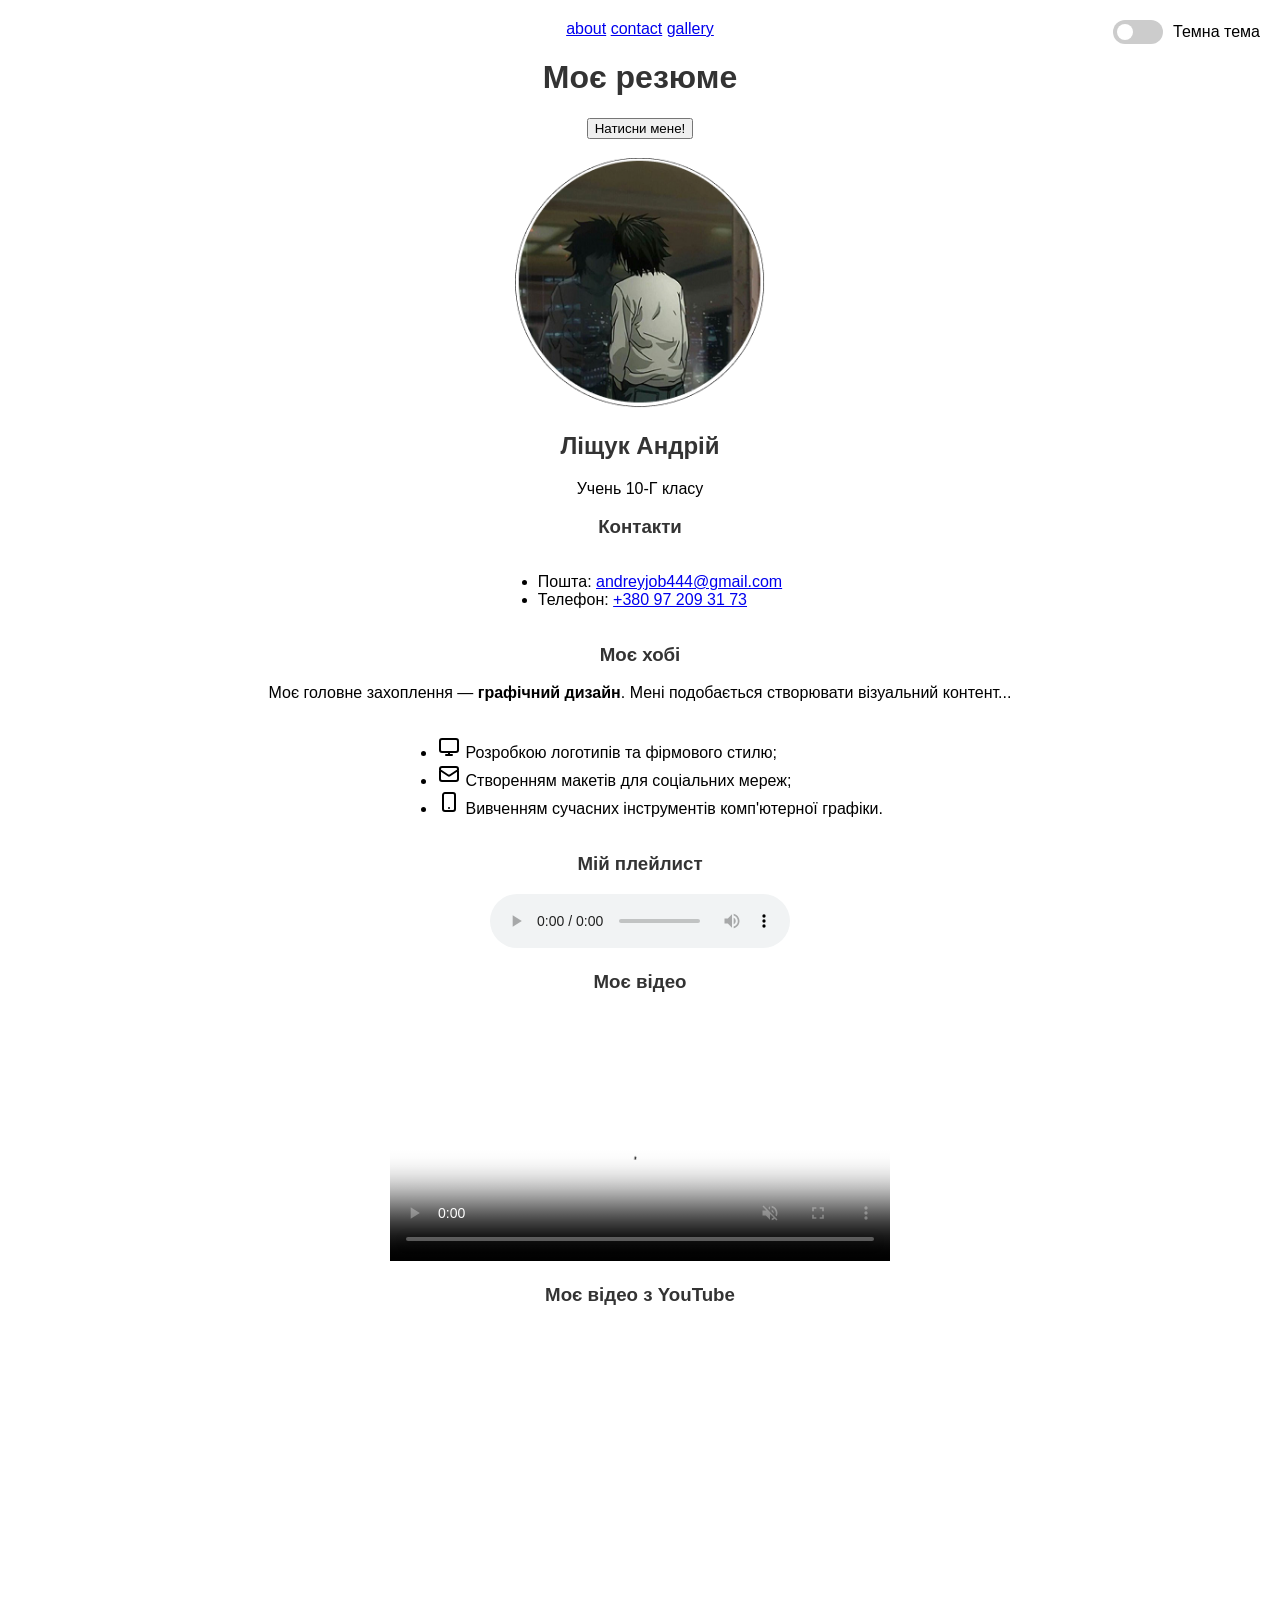
==== index.html @ 77e4fd9e "Add files via upload" ====
<!DOCTYPE html>
<html lang="uk">
<head>
    <meta charset="UTF-8">
    <title>Резюме | Ліщук Андрій</title>
    
    <style>
        body {
            text-align: center; 
            max-width: 800px;   
            margin: 0 auto;     
            padding: 20px;
            font-family: 'Segoe UI', Tahoma, Geneva, Verdana, sans-serif;
            transition: background-color 0.4s, color 0.4s; 
        }
        
        ul {
            display: inline-block; 
            text-align: left;      
        }

        h1, h2, h3 {
            color: #333;
            transition: color 0.4s;
        }

        .theme-switch-wrapper {
            display: flex;
            align-items: center;
            position: fixed;
            top: 20px;
            right: 20px;
            z-index: 100;
        }

        .theme-switch {
            display: inline-block;
            height: 24px;
            position: relative;
            width: 50px;
            margin-right: 10px;
        }

        .theme-switch input { display: none; }

        .slider {
            background-color: #ccc;
            bottom: 0;
            cursor: pointer;
            left: 0;
            position: absolute;
            right: 0;
            top: 0;
            transition: .4s;
            border-radius: 34px;
        }

        .slider:before {
            background-color: #fff;
            bottom: 4px;
            content: "";
            height: 16px;
            left: 4px;
            position: absolute;
            transition: .4s;
            width: 16px;
            border-radius: 50%;
        }

        input:checked + .slider { background-color: #66bb6a; }
        input:checked + .slider:before { transform: translateX(26px); }

        body.dark-theme {
            background-color: #1a1a1a;
            color: #f0f0f0;
        }

        body.dark-theme h1, 
        body.dark-theme h2, 
        body.dark-theme h3 {
            color: #ffffff;
        }

        body.dark-theme a {
            color: #4db8ff;
        }
    </style>
</head>
<body>
    <div class="theme-switch-wrapper">
        <label class="theme-switch" for="checkbox">
            <input type="checkbox" id="checkbox" />
            <div class="slider"></div>
        </label>
        <span>Темна тема</span>
    </div>

    <header>
        <nav>
            <a href="./pages/about.html">about</a>
            <a href="./pages/contact.html">contact</a>
            <a href="./pages/gallery.html">gallery</a>
        </nav>
    </header>
    
    <h1 id="title">Моє резюме</h1>
    <button id="mybtn">Натисни мене!</button>
    <br><br>

    <img src="./img/my-avatar.png" alt="Засновник BitStream" width="250">

    <h2>Ліщук Андрій</h2>
    <p>Учень 10-Г класу</p>

    <h3>Контакти</h3>
    <ul>
        <li>Пошта: <a href="mailto:andreyjob444@gmail.com">andreyjob444@gmail.com</a></li>
        <li>Телефон: <a href="tel:+380972093173">+380 97 209 31 73</a></li>
    </ul>

    <h3>Моє хобі</h3>
    <p>
        Моє головне захоплення — <strong>графічний дизайн</strong>. Мені подобається створювати візуальний контент...
    </p>
    <ul class="skills-list">
        <li><img src="./img/monitor.svg" alt="icon"> <span>Розробкою логотипів та фірмового стилю;</span></li>
        <li><img src="./img/poshta.svg" alt="icon"> <span>Створенням макетів для соціальних мереж;</span></li>
        <li><img src="./img/phone.svg" alt="icon"> <span>Вивченням сучасних інструментів комп'ютерної графіки.</span></li>
    </ul>
   
    <section>
        <h3>Мій плейлист</h3>
        <audio src="media/30_Black_Knife_DELTARUNE_Chapter_3+4_Soundtrack_Toby_Fox.mp3" controls loop></audio>
    </section>
    
    <section>
        <h3>Моє відео</h3>
        <video src="media/Z01Tsgwe2dQ_720p.mp4" width="500" poster="images/poster.jpg" controls muted>
            Ваш браузер не підтримує елемент відео.
        </video>
    </section>

    <section>
        <h3>Моє відео з YouTube</h3>
        <iframe width="500" height="280" src="https://www.youtube.com/embed/Vr4IYjeplJA?si=18dXA21VgtNZFKJ4" title="YouTube video player" frameborder="0" allowfullscreen></iframe>
    </section>

    <script src="script.js"></script>   
</body> 
</html>
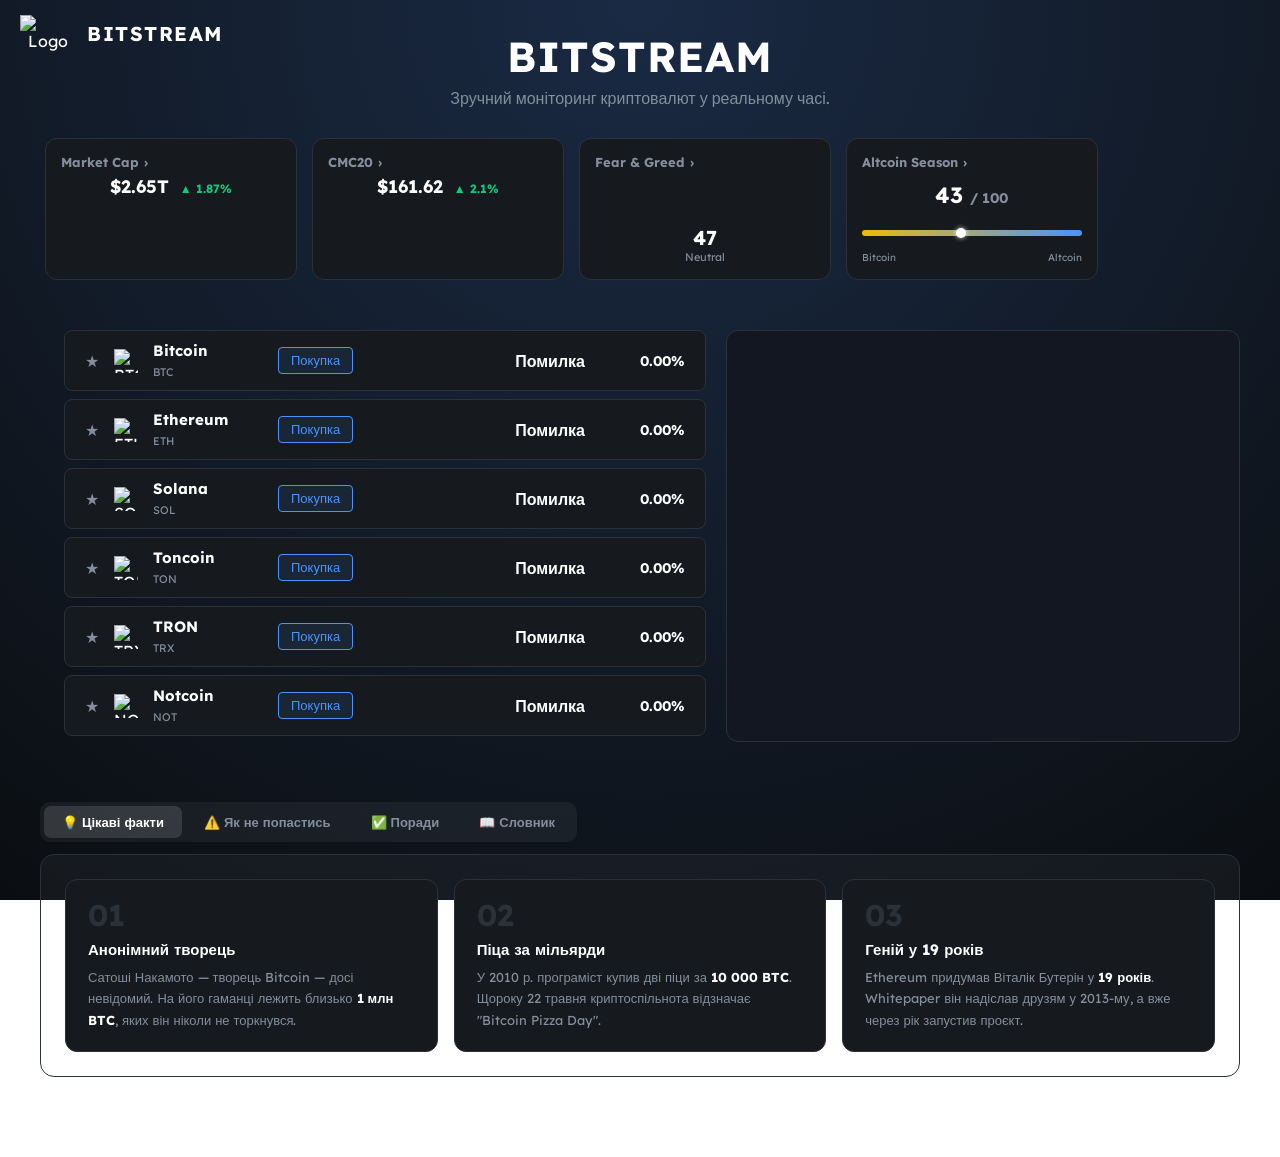
==== commit c4a72c9f: "Add files via upload" ====
--- a/index.html
+++ b/index.html
@@ -2,149 +2,250 @@
 <html lang="uk">
 <head>
     <meta charset="UTF-8">
-    <title>Резюме | Ліщук Андрій</title>
-    
-    <style>
-        body {
-            text-align: center; 
-            max-width: 800px;   
-            margin: 0 auto;     
-            padding: 20px;
-            font-family: 'Segoe UI', Tahoma, Geneva, Verdana, sans-serif;
-            transition: background-color 0.4s, color 0.4s; 
-        }
-        
-        ul {
-            display: inline-block; 
-            text-align: left;      
-        }
-
-        h1, h2, h3 {
-            color: #333;
-            transition: color 0.4s;
-        }
-
-        .theme-switch-wrapper {
-            display: flex;
-            align-items: center;
-            position: fixed;
-            top: 20px;
-            right: 20px;
-            z-index: 100;
-        }
-
-        .theme-switch {
-            display: inline-block;
-            height: 24px;
-            position: relative;
-            width: 50px;
-            margin-right: 10px;
-        }
-
-        .theme-switch input { display: none; }
-
-        .slider {
-            background-color: #ccc;
-            bottom: 0;
-            cursor: pointer;
-            left: 0;
-            position: absolute;
-            right: 0;
-            top: 0;
-            transition: .4s;
-            border-radius: 34px;
-        }
-
-        .slider:before {
-            background-color: #fff;
-            bottom: 4px;
-            content: "";
-            height: 16px;
-            left: 4px;
-            position: absolute;
-            transition: .4s;
-            width: 16px;
-            border-radius: 50%;
-        }
-
-        input:checked + .slider { background-color: #66bb6a; }
-        input:checked + .slider:before { transform: translateX(26px); }
-
-        body.dark-theme {
-            background-color: #1a1a1a;
-            color: #f0f0f0;
-        }
-
-        body.dark-theme h1, 
-        body.dark-theme h2, 
-        body.dark-theme h3 {
-            color: #ffffff;
-        }
-
-        body.dark-theme a {
-            color: #4db8ff;
-        }
-    </style>
+    <meta name="viewport" content="width=device-width, initial-scale=1.0">
+    <title>BitStream | Official</title>
+    <link rel="stylesheet" href="style.css">
 </head>
 <body>
-    <div class="theme-switch-wrapper">
-        <label class="theme-switch" for="checkbox">
-            <input type="checkbox" id="checkbox" />
-            <div class="slider"></div>
-        </label>
-        <span>Темна тема</span>
-    </div>
-
-    <header>
-        <nav>
-            <a href="./pages/about.html">about</a>
-            <a href="./pages/contact.html">contact</a>
-            <a href="./pages/gallery.html">gallery</a>
-        </nav>
-    </header>
-    
-    <h1 id="title">Моє резюме</h1>
-    <button id="mybtn">Натисни мене!</button>
-    <br><br>
-
-    <img src="./img/my-avatar.png" alt="Засновник BitStream" width="250">
-
-    <h2>Ліщук Андрій</h2>
-    <p>Учень 10-Г класу</p>
-
-    <h3>Контакти</h3>
-    <ul>
-        <li>Пошта: <a href="mailto:andreyjob444@gmail.com">andreyjob444@gmail.com</a></li>
-        <li>Телефон: <a href="tel:+380972093173">+380 97 209 31 73</a></li>
-    </ul>
-
-    <h3>Моє хобі</h3>
-    <p>
-        Моє головне захоплення — <strong>графічний дизайн</strong>. Мені подобається створювати візуальний контент...
-    </p>
-    <ul class="skills-list">
-        <li><img src="./img/monitor.svg" alt="icon"> <span>Розробкою логотипів та фірмового стилю;</span></li>
-        <li><img src="./img/poshta.svg" alt="icon"> <span>Створенням макетів для соціальних мереж;</span></li>
-        <li><img src="./img/phone.svg" alt="icon"> <span>Вивченням сучасних інструментів комп'ютерної графіки.</span></li>
-    </ul>
-   
-    <section>
-        <h3>Мій плейлист</h3>
-        <audio src="media/30_Black_Knife_DELTARUNE_Chapter_3+4_Soundtrack_Toby_Fox.mp3" controls loop></audio>
-    </section>
-    
-    <section>
-        <h3>Моє відео</h3>
-        <video src="media/Z01Tsgwe2dQ_720p.mp4" width="500" poster="images/poster.jpg" controls muted>
-            Ваш браузер не підтримує елемент відео.
-        </video>
-    </section>
-
-    <section>
-        <h3>Моє відео з YouTube</h3>
-        <iframe width="500" height="280" src="https://www.youtube.com/embed/Vr4IYjeplJA?si=18dXA21VgtNZFKJ4" title="YouTube video player" frameborder="0" allowfullscreen></iframe>
-    </section>
-
-    <script src="script.js"></script>   
-</body> 
-</html>+
+    <div class="header-logo">
+        <img src="img/біток-removebg-preview.png" alt="Logo">
+        <span>BitStream</span>
+    </div>
+
+    <h1>BITSTREAM</h1>
+    <p>Зручний моніторинг криптовалют у реальному часі.</p>
+
+<div class="stats-panel">
+    <div class="stat-card">
+        <div class="stat-header">Market Cap <span class="arrow">›</span></div>
+        <div class="stat-value">$2.65T <span class="stat-up">▲ 1.87%</span></div>
+        <div class="chart-container">
+            <canvas id="marketChart"></canvas>
+        </div>
+    </div>
+
+    <div class="stat-card">
+        <div class="stat-header">CMC20 <span class="arrow">›</span></div>
+        <div class="stat-value">$161.62 <span class="stat-up">▲ 2.1%</span></div>
+        <div class="chart-container">
+            <canvas id="cmcChart"></canvas>
+        </div>
+    </div>
+
+    <div class="stat-card">
+        <div class="stat-header">Fear & Greed <span class="arrow">›</span></div>
+        <div class="fear-greed-container">
+            <div class="gauge"></div>
+            <div class="fear-value">47</div>
+            <div class="fear-label">Neutral</div>
+        </div>
+    </div>
+
+    <div class="stat-card">
+        <div class="stat-header">Altcoin Season <span class="arrow">›</span></div>
+        <div class="alt-season-value">43 <span>/ 100</span></div>
+        <div class="alt-season-bar">
+            <div class="bar-progress"></div>
+            <div class="bar-dot"></div>
+        </div>
+        <div class="bar-labels"><span>Bitcoin</span><span>Altcoin</span></div>
+    </div>
+</div>
+
+<div class="main-layout">
+    <div class="crypto-container">
+        <div class="coin-row">
+            <span class="star">★</span>
+            <img src="https://assets.coingecko.com/coins/images/1/small/bitcoin.png" alt="BTC" class="coin-icon">
+            <div class="coin-name"><strong>Bitcoin</strong> <span class="ticker">BTC</span></div>
+            <a href="https://www.binance.com/uk-UA/trade/BTC_USDT" target="_blank">
+                <button class="buy-btn">Покупка</button>
+            </a>
+            <span id="btc-price" class="price-val">Завантаження...</span>
+            <span id="btc-change" class="percent-val">0.00%</span>
+        </div>
+
+        <div class="coin-row">
+            <span class="star">★</span>
+            <img src="https://assets.coingecko.com/coins/images/279/small/ethereum.png" alt="ETH" class="coin-icon">
+            <div class="coin-name"><strong>Ethereum</strong> <span class="ticker">ETH</span></div>
+            <a href="https://www.binance.com/uk-UA/trade/ETH_USDT" target="_blank">
+                <button class="buy-btn">Покупка</button>
+            </a>
+            <span id="eth-price" class="price-val">Завантаження...</span>
+            <span id="eth-change" class="percent-val">0.00%</span>
+        </div>
+
+        <div class="coin-row">
+            <span class="star">★</span>
+            <img src="https://assets.coingecko.com/coins/images/4128/small/solana.png" alt="SOL" class="coin-icon">
+            <div class="coin-name"><strong>Solana</strong> <span class="ticker">SOL</span></div>
+            <a href="https://www.binance.com/uk-UA/trade/SOL_USDT" target="_blank">
+                <button class="buy-btn">Покупка</button>
+            </a>
+            <span id="sol-price" class="price-val">Завантаження...</span>
+            <span id="sol-change" class="percent-val">0.00%</span>
+        </div>
+
+        <div class="coin-row">
+            <span class="star">★</span>
+            <img src="https://assets.coingecko.com/coins/images/17980/small/ton_symbol.png" alt="TON" class="coin-icon">
+            <div class="coin-name"><strong>Toncoin</strong> <span class="ticker">TON</span></div>
+            <a href="https://www.binance.com/uk-UA/trade/TON_USDT" target="_blank">
+                <button class="buy-btn">Покупка</button>
+            </a>
+            <span id="ton-price" class="price-val">Завантаження...</span>
+            <span id="ton-change" class="percent-val">0.00%</span>
+        </div>
+
+        <div class="coin-row">
+            <span class="star">★</span>
+            <img src="https://assets.coingecko.com/coins/images/1094/small/tron.png" alt="TRX" class="coin-icon">
+            <div class="coin-name"><strong>TRON</strong> <span class="ticker">TRX</span></div>
+            <a href="https://www.binance.com/uk-UA/trade/TRX_USDT" target="_blank">
+                <button class="buy-btn">Покупка</button>
+            </a>
+            <span id="trx-price" class="price-val">Завантаження...</span>
+            <span id="trx-change" class="percent-val">0.00%</span>
+        </div>
+
+        <div class="coin-row">
+            <span class="star">★</span>
+            <img src="https://assets.coingecko.com/coins/images/34305/small/notcoin.png" alt="NOT" class="coin-icon">
+            <div class="coin-name"><strong>Notcoin</strong> <span class="ticker">NOT</span></div>
+            <a href="https://www.binance.com/uk-UA/trade/NOT_USDT" target="_blank">
+                <button class="buy-btn">Покупка</button>
+            </a>
+            <span id="not-price" class="price-val">Завантаження...</span>
+            <span id="not-change" class="percent-val">0.00%</span>
+        </div>
+    </div>
+
+    <div class="chart-section">
+        <div id="tradingview_chart"></div>
+    </div>
+</div>
+
+<!-- ===== ІНФО-БЛОК З ВКЛАДКАМИ ===== -->
+<div class="info-section">
+    <div class="tabs-header">
+        <button class="tab-btn active" onclick="switchTab('facts', this)">💡 Цікаві факти</button>
+        <button class="tab-btn" onclick="switchTab('traps', this)">⚠️ Як не попастись</button>
+        <button class="tab-btn" onclick="switchTab('tips', this)">✅ Поради</button>
+        <button class="tab-btn" onclick="switchTab('glossary', this)">📖 Словник</button>
+    </div>
+
+    <div class="panel-box">
+
+        <div id="tab-facts" class="tab-panel active">
+            <div class="info-cards-row">
+                <div class="info-card">
+                    <div class="info-card-num">01</div>
+                    <div class="info-card-title">Анонімний творець</div>
+                    <div class="info-card-text">Сатоші Накамото — творець Bitcoin — досі невідомий. На його гаманці лежить близько <strong>1 млн BTC</strong>, яких він ніколи не торкнувся.</div>
+                </div>
+                <div class="info-card">
+                    <div class="info-card-num">02</div>
+                    <div class="info-card-title">Піца за мільярди</div>
+                    <div class="info-card-text">У 2010 р. програміст купив дві піци за <strong>10 000 BTC</strong>. Щороку 22 травня криптоспільнота відзначає "Bitcoin Pizza Day".</div>
+                </div>
+                <div class="info-card">
+                    <div class="info-card-num">03</div>
+                    <div class="info-card-title">Геній у 19 років</div>
+                    <div class="info-card-text">Ethereum придумав Віталік Бутерін у <strong>19 років</strong>. Whitepaper він надіслав друзям у 2013-му, а вже через рік запустив проєкт.</div>
+                </div>
+            </div>
+        </div>
+
+        <div id="tab-traps" class="tab-panel">
+            <div class="info-cards-row">
+                <div class="info-card danger">
+                    <div class="info-card-badge">СКАМ</div>
+                    <div class="info-card-title">Pump &amp; Dump</div>
+                    <div class="info-card-text">Штучно "накачують" ціну невідомої монети у Telegram, потім скидають. Решта інвесторів залишаються ні з чим.</div>
+                </div>
+                <div class="info-card danger">
+                    <div class="info-card-badge">СКАМ</div>
+                    <div class="info-card-title">Фейкові біржі</div>
+                    <div class="info-card-text">Сайти-підробки під Binance або MetaMask крадуть паролі і seed-фрази. Завжди перевіряй URL і користуйся лише офіційними посиланнями.</div>
+                </div>
+                <div class="info-card danger">
+                    <div class="info-card-badge">СКАМ</div>
+                    <div class="info-card-title">Rug Pull</div>
+                    <div class="info-card-text">Творці нового токена збирають гроші, потім зникають, видаляючи ліквідність. Дуже поширено серед мем-коїнів на Solana.</div>
+                </div>
+            </div>
+        </div>
+
+        <div id="tab-tips" class="tab-panel">
+            <div class="info-cards-row">
+                <div class="info-card tip">
+                    <div class="info-card-badge tip">ПОРАДА</div>
+                    <div class="info-card-title">Зберігай seed офлайн</div>
+                    <div class="info-card-text">Запиши seed-фразу на папір, ніколи не фотографуй і не зберігай у хмарі. Хто знає фразу — той справжній власник гаманця.</div>
+                </div>
+                <div class="info-card tip">
+                    <div class="info-card-badge tip">ПОРАДА</div>
+                    <div class="info-card-title">DYOR</div>
+                    <div class="info-card-text">Перед інвестицією вивчи проєкт самостійно: хто команда, який whitepaper, яка реальна технологія стоїть за монетою.</div>
+                </div>
+                <div class="info-card tip">
+                    <div class="info-card-badge tip">ПОРАДА</div>
+                    <div class="info-card-title">Не ризикуй більше ніж можеш</div>
+                    <div class="info-card-text">Крипторинок дуже волатильний. Bitcoin падав на <strong>80%</strong> від піку. Ніколи не вкладай останні або позикові гроші.</div>
+                </div>
+            </div>
+        </div>
+
+        <div id="tab-glossary" class="tab-panel">
+            <div class="info-cards-row">
+                <div class="info-card">
+                    <div class="info-card-title">HODL</div>
+                    <div class="info-card-text">Тримати монету довгостроково, не продаючи навіть під час падіння ринку. Походить від помилки у написанні "hold".</div>
+                </div>
+                <div class="info-card">
+                    <div class="info-card-title">Whale 🐋</div>
+                    <div class="info-card-text">"Кит" — інвестор з дуже великим капіталом, який може рухати весь ринок своїми угодами купівлі або продажу.</div>
+                </div>
+                <div class="info-card">
+                    <div class="info-card-title">Bull / Bear market</div>
+                    <div class="info-card-text"><strong>Bull</strong> — бичачий ринок, ціни ростуть. <strong>Bear</strong> — ведмежий, ціни падають. Основні фази крипторинку.</div>
+                </div>
+            </div>
+        </div>
+
+    </div>
+</div>
+<!-- ===== КІНЕЦЬ ІНФО-БЛОКУ ===== -->
+
+    <script src="https://cdn.jsdelivr.net/npm/chart.js"></script>
+    <script type="text/javascript" src="https://s3.tradingview.com/tv.js"></script>
+    <script type="text/javascript">
+        new TradingView.widget({
+            "width": "100%",
+            "height": 480,
+            "symbol": "BINANCE:BTCUSDT",
+            "interval": "60",
+            "timezone": "Etc/UTC",
+            "theme": "dark",
+            "style": "1",
+            "locale": "uk",
+            "toolbar_bg": "#f1f3f6",
+            "enable_publishing": false,
+            "hide_side_toolbar": false,
+            "allow_symbol_change": true,
+            "container_id": "tradingview_chart"
+        });
+    </script>
+    <script src="script.js"></script>
+    <script>
+        function switchTab(id, btn) {
+            document.querySelectorAll('.tab-panel').forEach(p => p.classList.remove('active'));
+            document.querySelectorAll('.tab-btn').forEach(b => b.classList.remove('active'));
+            document.getElementById('tab-' + id).classList.add('active');
+            btn.classList.add('active');
+        }
+    </script>
+</body>
+</html>
--- a/style.css
+++ b/style.css
@@ -0,0 +1,396 @@
+@import url('https://fonts.googleapis.com/css2?family=Lexend:wght@400;700&display=swap');
+
+body {
+    background: radial-gradient(circle at top, #1a2a44 0%, #0b0e11 100%);
+    background-attachment: fixed;
+    color: #ffffff; 
+    font-family: 'Lexend', sans-serif;
+    text-align: center;
+    margin: 0;
+    padding: 20px 20px;
+    min-height: 100vh;
+}
+
+h1 {
+    margin: 10px 0 5px 0;
+    font-size: 42px;
+    letter-spacing: 1px;
+    font-weight: 700;
+    text-transform: uppercase;
+}
+
+p {
+    margin: 0 auto 30px auto;
+    font-size: 16px;
+    color: #848e9c;
+}
+
+.header-logo {
+    position: absolute;
+    top: 15px;
+    left: 20px;
+    display: flex;
+    align-items: center;
+    gap: 12px;
+}
+
+.header-logo img {
+    width: 55px;
+    height: auto;
+}
+
+.header-logo span {
+    font-weight: bold;
+    font-size: 20px;
+    color: #ffffff;
+    letter-spacing: 1.5px;
+    text-transform: uppercase;
+}
+
+.stats-panel {
+    display: flex;
+    justify-content: flex-start;
+    gap: 15px;
+    margin: 20px 0 30px 2%;
+    flex-wrap: wrap;
+}
+
+.stat-card {
+    background-color: #161a1e;
+    border: 1px solid #2b3139;
+    border-radius: 12px;
+    padding: 15px;
+    width: 220px;
+    height: 110px;
+    display: flex;
+    flex-direction: column;
+    justify-content: space-between;
+    transition: 0.2s;
+}
+
+.stat-card:hover {
+    border-color: #4794ff;
+}
+
+.stat-header {
+    color: #848e9c;
+    font-size: 13px;
+    font-weight: bold;
+    display: flex;
+    align-items: center;
+    gap: 5px;
+}
+
+.stat-value {
+    font-size: 18px;
+    font-weight: bold;
+    margin-top: 5px;
+}
+
+.stat-up {
+    color: #0ecb81;
+    font-size: 12px;
+    margin-left: 5px;
+}
+
+.chart-container {
+    width: 100%;
+    height: 40px;
+    margin-top: auto;
+}
+
+.fear-greed-container {
+    text-align: center;
+    position: relative;
+    margin-top: 5px;
+}
+
+.fear-value {
+    font-size: 20px;
+    font-weight: bold;
+}
+
+.fear-label {
+    font-size: 11px;
+    color: #848e9c;
+}
+
+.alt-season-value {
+    font-size: 22px;
+    font-weight: bold;
+}
+
+.alt-season-value span {
+    font-size: 14px;
+    color: #848e9c;
+}
+
+.alt-season-bar {
+    width: 100%;
+    height: 6px;
+    background: linear-gradient(to right, #f0b90b, #4794ff);
+    border-radius: 10px;
+    position: relative;
+    margin-top: 10px;
+}
+
+.bar-dot {
+    width: 10px;
+    height: 10px;
+    background: white;
+    border-radius: 50%;
+    position: absolute;
+    top: -2px;
+    left: 43%;
+    box-shadow: 0 0 5px rgba(255,255,255,0.8);
+}
+
+.bar-labels {
+    display: flex;
+    justify-content: space-between;
+    font-size: 10px;
+    color: #848e9c;
+    margin-top: 4px;
+}
+
+.crypto-container {
+    display: flex;
+    flex-direction: column;
+    align-items: flex-start;
+    gap: 8px;
+    margin-top: 30px;
+    padding-left: 2%;
+}
+
+.coin-row {
+    background-color: #161a1e; 
+    display: flex;
+    align-items: center;
+    justify-content: flex-start;
+    gap: 15px;
+    padding: 10px 20px;
+    border-radius: 8px;
+    width: 600px;
+    border: 1px solid #2b3139;
+    transition: 0.2s;
+}
+
+.coin-row:hover {
+    border-color: #4794ff;
+}
+
+.coin-row a {
+    text-decoration: none;
+    display: flex;
+    align-items: center;
+}
+
+.coin-icon {
+    width: 24px;
+    height: 24px;
+}
+
+.coin-name {
+    text-align: left;
+    min-width: 110px;
+}
+
+.coin-name strong {
+    font-size: 15px;
+    display: block;
+}
+
+.ticker {
+    color: #848e9c;
+    font-size: 11px;
+}
+
+.buy-btn {
+    background-color: rgba(71, 148, 255, 0.1);
+    border: 1px solid #4794ff;
+    color: #4794ff;
+    padding: 5px 12px;
+    border-radius: 4px;
+    font-size: 13px;
+    cursor: pointer;
+    transition: all 0.3s ease; 
+}
+
+.buy-btn:hover {
+    background-color: #ffffff; 
+    color: #161a1e;            
+    border-color: #ffffff;    
+    box-shadow: 0 0 10px rgba(255, 255, 255, 0.3); 
+}
+
+.price-val {
+    font-size: 16px;
+    font-weight: bold;
+    margin-left: auto;
+    padding-right: 15px;
+    white-space: nowrap;
+}
+
+.percent-val {
+    font-weight: bold;
+    font-size: 14px;
+    min-width: 70px;
+    text-align: right;
+}
+
+.star {
+    color: #848e9c;
+    font-size: 16px;
+    cursor: pointer;
+}
+
+.profile-img {
+    border-radius: 50%;
+    border: 4px solid #007bff;
+    margin-top: 40px;
+}
+
+.main-layout {
+    display: flex;
+    justify-content: center;
+    align-items: flex-start;
+    gap: 20px;
+    padding: 20px;
+    max-width: 1400px;
+    margin: 0 auto;
+}
+
+.crypto-container {
+    flex: 0 0 550px; 
+    margin-top: 0 !important;
+}
+
+.chart-section {
+    flex: 1; 
+    height: 410px;
+    background: #131722;
+    border-radius: 12px;
+    overflow: hidden;
+    border: 1px solid #2b3139;
+}
+
+/* ===== ІНФО-БЛОК З ВКЛАДКАМИ ===== */
+
+.info-section {
+    max-width: 1360px;
+    margin: 40px auto 60px auto;
+    padding: 0 20px;
+    text-align: left;
+}
+
+.tabs-header {
+    display: flex;
+    gap: 4px;
+    background: rgba(255, 255, 255, 0.05);
+    border-radius: 10px;
+    padding: 4px;
+    width: fit-content;
+    margin-bottom: 12px;
+}
+
+.tab-btn {
+    background: none;
+    border: none;
+    color: #848e9c;
+    font-family: 'Lexend', sans-serif;
+    font-size: 13px;
+    font-weight: 600;
+    padding: 8px 18px;
+    border-radius: 7px;
+    cursor: pointer;
+    transition: all 0.18s;
+    white-space: nowrap;
+}
+
+.tab-btn:hover:not(.active) {
+    color: #ffffff;
+    background: rgba(255, 255, 255, 0.06);
+}
+
+.tab-btn.active {
+    background: rgba(255, 255, 255, 0.12);
+    color: #ffffff;
+}
+
+.panel-box {
+    background: rgba(255, 255, 255, 0.04);
+    border: 1px solid #2b3139;
+    border-radius: 14px;
+    padding: 24px;
+}
+
+.tab-panel {
+    display: none;
+}
+
+.tab-panel.active {
+    display: block;
+}
+
+.info-cards-row {
+    display: grid;
+    grid-template-columns: repeat(3, 1fr);
+    gap: 16px;
+}
+
+.info-card {
+    background: #161a1e;
+    border: 1px solid #2b3139;
+    border-radius: 12px;
+    padding: 20px 22px;
+    transition: border-color 0.2s;
+}
+
+.info-card:hover {
+    border-color: #4794ff;
+}
+
+.info-card.danger:hover {
+    border-color: #ff4d4d;
+}
+
+.info-card.tip:hover {
+    border-color: #0ecb81;
+}
+
+.info-card-num {
+    font-size: 30px;
+    font-weight: 700;
+    color: #2b3139;
+    line-height: 1;
+    margin-bottom: 10px;
+}
+
+.info-card-badge {
+    font-size: 11px;
+    font-weight: 700;
+    letter-spacing: 1px;
+    margin-bottom: 8px;
+    color: #ff4d4d;
+}
+
+.info-card-badge.tip {
+    color: #0ecb81;
+}
+
+.info-card-title {
+    font-size: 15px;
+    font-weight: 700;
+    color: #ffffff;
+    margin-bottom: 8px;
+}
+
+.info-card-text {
+    font-size: 13px;
+    color: #848e9c;
+    line-height: 1.65;
+}
+
+.info-card-text strong {
+    color: #ffffff;
+}
